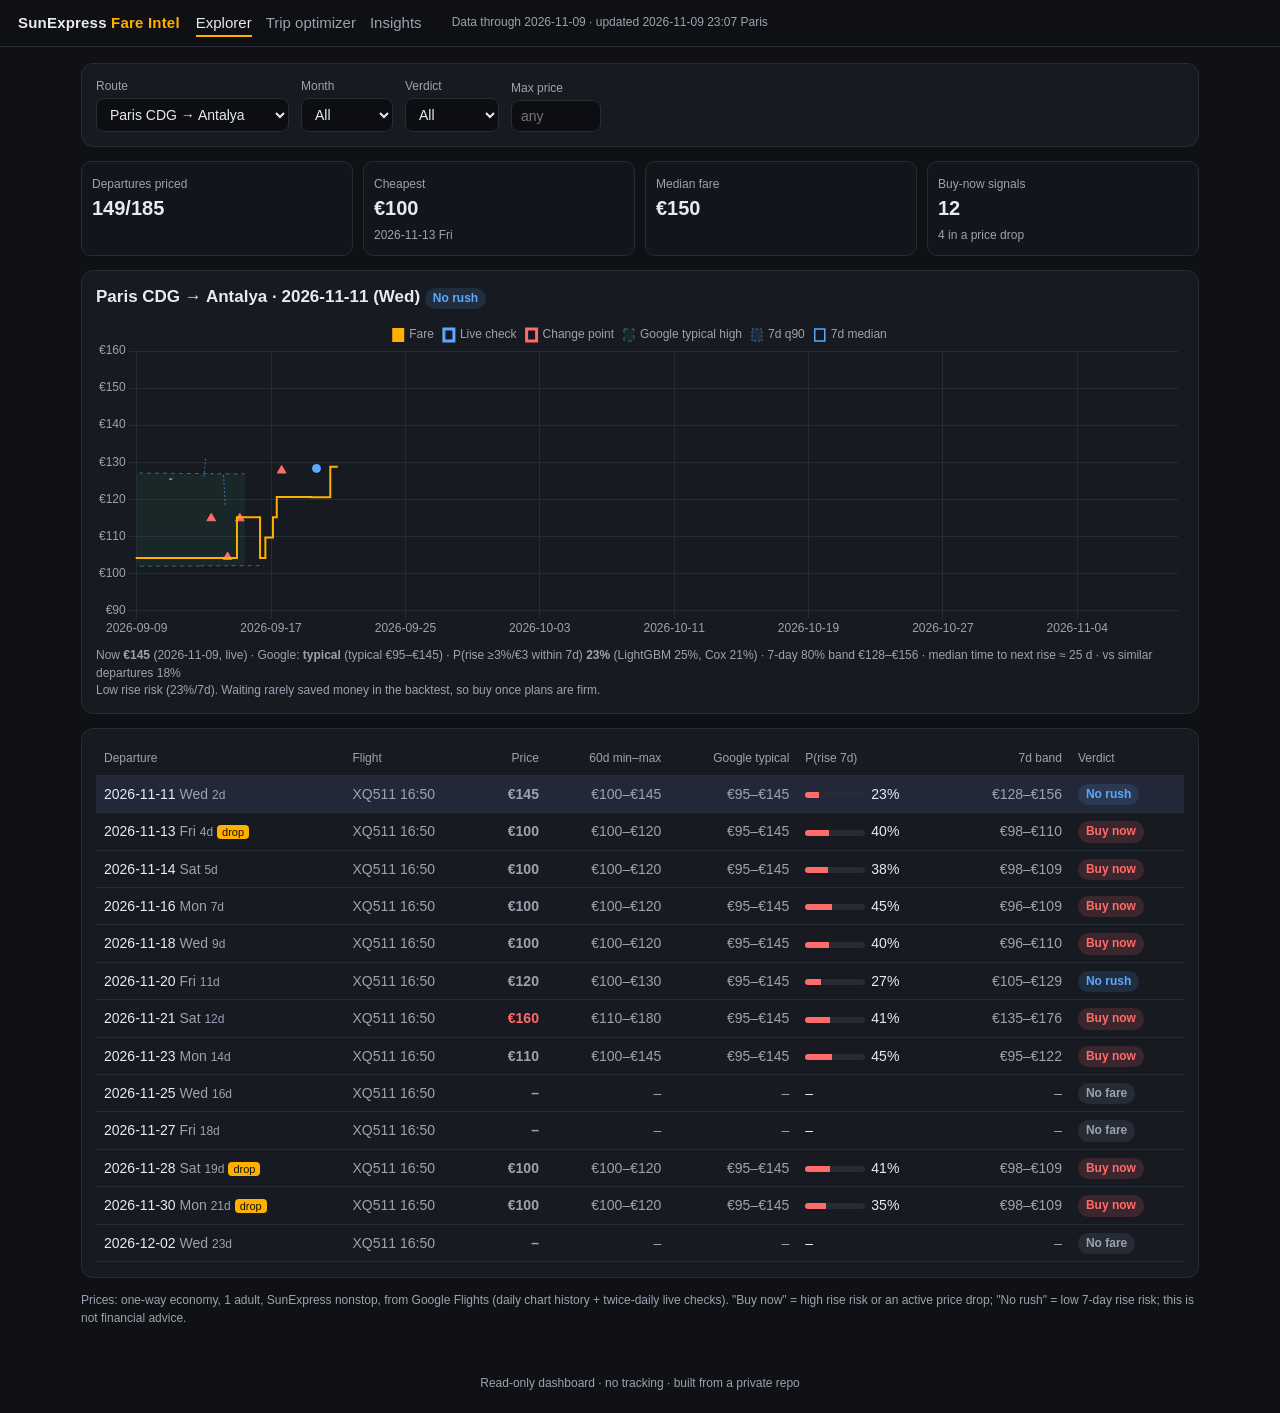
==== index.html @ db1399bc "data refresh 2026-11-09 23:07 CET" ====
<!doctype html><html lang="en"><head><meta charset="utf-8"><meta name="robots" content="noindex,nofollow"><link rel="icon" href="data:,"><meta name="viewport" content="width=device-width,initial-scale=1">
<title>Explorer · SunExpress Fare Intel</title><link rel="stylesheet" href="assets/style.css">
<script src="assets/chart.umd.min.js"></script><script src="assets/common.js"></script></head><body>
<script>FI.header('index.html')</script>
<main>
<div class="card"><div class="row">
 <div><label>Route</label><select id="route"></select></div>
 <div><label>Month</label><select id="month"><option value="">All</option></select></div>
 <div><label>Verdict</label><select id="verdict"><option value="">All</option><option>Buy now</option><option>Wait</option><option>No rush</option><option>No fare</option></select></div>
 <div><label>Max price</label><input id="maxp" type="number" placeholder="any" style="width:90px"></div>
</div></div>
<div class="kpis" id="kpis"></div>
<div class="card" style="margin-top:14px"><h2 id="ctitle">Select a departure</h2>
 <div class="chartbox"><canvas id="chart"></canvas></div>
 <div id="detail" class="small muted" style="margin-top:8px"></div></div>
<div class="card"><div class="scroll"><table><thead><tr>
 <th>Departure</th><th class="hide-m">Flight</th><th class="num">Price</th><th class="num hide-m">60d min–max</th><th class="num hide-m">Google typical</th>
 <th>P(rise 7d)</th><th class="num hide-m">7d band</th><th>Verdict</th></tr></thead><tbody id="tb"></tbody></table></div></div>
<p class="small muted">Prices: one-way economy, 1 adult, SunExpress nonstop, from Google Flights (daily chart history + twice-daily live checks). "Buy now" = high rise risk or an active price drop; "No rush" = low 7-day rise risk; this is not financial advice.</p>
</main><footer>Read-only dashboard · no tracking · built from a private repo</footer>
<script>
let DEP=[],META,HIST={},chart;
const $=id=>document.getElementById(id);
(async()=>{
 const d=await FI.json('data/departures.json');DEP=d.departures;META=d.meta;FI.footer(META);
 const qs=new URLSearchParams(location.search);
 META.routes.forEach(r=>$('route').insertAdjacentHTML('beforeend',`<option value="${r}">${FI.routeName(r,META.city)}</option>`));
 if(qs.get('route'))$('route').value=qs.get('route');
 ['route','month','verdict','maxp'].forEach(i=>$(i).addEventListener('input',render));
 await render(qs.get('dep'));
})();
async function loadHist(r){if(!HIST[r])HIST[r]=await FI.json(`data/history/${r}.json`);return HIST[r];}
async function render(selId){
 const r=$('route').value;const all=DEP.filter(x=>x.route===r);
 const months=[...new Set(all.map(x=>x.dep_date.slice(0,7)))];
 const mcur=$('month').value;$('month').innerHTML='<option value="">All</option>'+months.map(m=>`<option ${m===mcur?'selected':''}>${m}</option>`).join('');
 const mp=+$('maxp').value||Infinity;
 const rows=all.filter(x=>(!$('month').value||x.dep_date.startsWith($('month').value))&&(!$('verdict').value||x.verdict===$('verdict').value)&&((x.price??0)<=mp));
 const priced=all.filter(x=>x.price!=null);const cheapest=priced.slice().sort((a,b)=>a.price-b.price)[0];
 const buy=priced.filter(x=>x.verdict==='Buy now').length,sale=priced.filter(x=>x.sale).length;
 $('kpis').innerHTML=`<div class="kpi"><span class="muted small">Departures priced</span><b>${priced.length}/${all.length}</b></div>
 <div class="kpi"><span class="muted small">Cheapest</span><b>${cheapest?FI.eur(cheapest.price):'–'}</b><span class="small muted">${cheapest?cheapest.dep_date+' '+cheapest.dow:''}</span></div>
 <div class="kpi"><span class="muted small">Median fare</span><b>${FI.eur(priced.map(x=>x.price).sort((a,b)=>a-b)[Math.floor(priced.length/2)])}</b></div>
 <div class="kpi"><span class="muted small">Buy-now signals</span><b>${buy}</b><span class="small muted">${sale} in a price drop</span></div>`;
 $('tb').innerHTML=rows.map(x=>`<tr data-id="${x.id}"><td>${x.dep_date} <span class="muted">${x.dow}</span> <span class="muted small">${x.dbd}d</span>${x.sale?'<span class="tag">drop</span>':''}</td>
  <td class="hide-m muted">${x.flight} ${x.dep_time||''}</td><td class="num"><b class="f-${x.fair||'typical'}">${FI.eur(x.price)}</b></td>
  <td class="num hide-m muted">${x.min60!=null?FI.eur(x.min60)+'–'+FI.eur(x.max60):'–'}</td>
  <td class="num hide-m muted">${x.g_lo!=null?FI.eur(x.g_lo)+'–'+FI.eur(x.g_hi):'–'}</td>
  <td>${FI.bar(x.p_rise)}</td><td class="num hide-m muted">${x.q10!=null?FI.eur(x.q10)+'–'+FI.eur(x.q90):'–'}</td><td>${FI.pill(x.verdict)}</td></tr>`).join('')||'<tr><td colspan=8 class="muted">No departures match.</td></tr>';
 [...$('tb').querySelectorAll('tr[data-id]')].forEach(tr=>tr.onclick=()=>show(tr.dataset.id));
 const first=selId&&rows.find(x=>x.id===selId)?selId:(rows.find(x=>x.price!=null)||{}).id;
 if(first)show(first);
}
async function show(id){
 const x=DEP.find(d=>d.id===id);if(!x)return;
 document.querySelectorAll('#tb tr').forEach(tr=>tr.classList.toggle('sel',tr.dataset.id===id));
 const H=await loadHist(x.route);const h=(H.history[id]||[]);const cps=new Set((H.changepoints||{})[id]||[]);
 const labels=h.map(p=>p[0]);
 let fl=null;if(x.q50!=null){const d=new Date(x.price_date);d.setDate(d.getDate()+7);fl=d.toISOString().slice(0,10);labels.push(fl);}
 const line=h.map(p=>p[1]);const live=h.map(p=>p[2]==='L'?p[1]:null);const cp=h.map(p=>cps.has(p[0])?p[1]:null);
 const ds=[{label:'Fare',data:line,borderColor:'#ffb000',backgroundColor:'#ffb000',pointRadius:0,stepped:true,borderWidth:2},
  {label:'Live check',data:live,showLine:false,pointRadius:4,pointBackgroundColor:'#5aa9ff',borderColor:'#5aa9ff'},
  {label:'Change point',data:cp,showLine:false,pointRadius:5,pointStyle:'triangle',pointBackgroundColor:'#ff6b6b',borderColor:'#ff6b6b'}];
 if(x.g_lo!=null){ds.push({label:'Google typical low',data:labels.map(()=>x.g_lo),borderColor:'rgba(62,207,142,.5)',borderDash:[4,4],pointRadius:0,borderWidth:1,fill:false});
  ds.push({label:'Google typical high',data:labels.map(()=>x.g_hi),borderColor:'rgba(62,207,142,.5)',borderDash:[4,4],pointRadius:0,borderWidth:1,fill:'-1',backgroundColor:'rgba(62,207,142,.07)'});}
 if(fl){const n=labels.length;const band=(v)=>labels.map((l,i)=>i===n-2||i===n-1?(i===n-1?v:x.price):null);
  ds.push({label:'7d q10',data:band(x.q10),borderColor:'rgba(90,169,255,.6)',pointRadius:0,borderWidth:1,spanGaps:true,borderDash:[2,2]});
  ds.push({label:'7d q90',data:band(x.q90),borderColor:'rgba(90,169,255,.6)',pointRadius:0,borderWidth:1,spanGaps:true,borderDash:[2,2],fill:'-1',backgroundColor:'rgba(90,169,255,.12)'});
  ds.push({label:'7d median',data:band(x.q50),borderColor:'#5aa9ff',pointRadius:[0],borderWidth:1.5,spanGaps:true});}
 if(chart)chart.destroy();
 chart=new Chart($('chart'),{type:'line',data:{labels,datasets:ds},options:{responsive:true,maintainAspectRatio:false,interaction:{mode:'index',intersect:false},
  plugins:{legend:{labels:{boxWidth:10,filter:i=>!/q10|typical low/.test(i.text)}},tooltip:{filter:i=>i.raw!=null}},scales:{x:{ticks:{maxTicksLimit:8}},y:{ticks:{callback:v=>'€'+v}}}}});
 $('ctitle').innerHTML=`${FI.routeName(x.route,META.city)} · ${x.dep_date} (${x.dow}) ${FI.pill(x.verdict)}`;
 $('detail').innerHTML=x.price==null?x.reason:`Now <b>${FI.eur(x.price)}</b> (${x.price_date}${x.src==='L'?', live':''}) · Google: <b class="f-${x.fair}">${x.g_level||'n/a'}</b>${x.g_lo!=null?` (typical ${FI.eur(x.g_lo)}–${FI.eur(x.g_hi)})`:''}
  · P(rise ≥3%/€3 within 7d) <b>${FI.pct(x.p_rise)}</b> (LightGBM ${FI.pct(x.p_lgbm)}, Cox ${FI.pct(x.p_cox)}) · 7-day 80% band ${FI.eur(x.q10)}–${FI.eur(x.q90)}
  ${x.med_days_to_rise!=null?` · median time to next rise ≈ ${x.med_days_to_rise} d`:''} · vs similar departures ${x.rel_base?Math.round((x.rel_base-1)*100)+'%':'–'}<br>${x.reason}`;
}
</script></body></html>
---- assets/style.css ----
:root{--bg:#0f1115;--card:#171a21;--line:#262b36;--fg:#e8eaf0;--mut:#9aa3b2;--acc:#ffb000;--good:#3ecf8e;--bad:#ff6b6b;--warn:#f5a524;--blue:#5aa9ff}
*{box-sizing:border-box}body{margin:0;font:15px/1.45 -apple-system,BlinkMacSystemFont,"Segoe UI",Roboto,sans-serif;background:var(--bg);color:var(--fg)}
header{display:flex;align-items:center;gap:16px;flex-wrap:wrap;padding:12px 18px;border-bottom:1px solid var(--line);position:sticky;top:0;background:rgba(15,17,21,.95);z-index:5}
header .brand{font-weight:700;letter-spacing:.2px}header .brand span{color:var(--acc)}
nav a{color:var(--mut);text-decoration:none;margin-right:14px;padding:4px 0}nav a.on{color:var(--fg);border-bottom:2px solid var(--acc)}
main{max-width:1150px;margin:0 auto;padding:16px}
.card{background:var(--card);border:1px solid var(--line);border-radius:12px;padding:14px;margin-bottom:14px}
.row{display:flex;gap:12px;flex-wrap:wrap;align-items:flex-end}.row>*{flex:0 0 auto}
label{display:block;font-size:12px;color:var(--mut);margin-bottom:3px}
select,input{background:#0c0e12;color:var(--fg);border:1px solid var(--line);border-radius:8px;padding:7px 9px;font-size:14px}
button{background:var(--acc);color:#111;border:0;border-radius:8px;padding:8px 14px;font-weight:600;cursor:pointer}
table{width:100%;border-collapse:collapse;font-size:14px}th,td{padding:7px 8px;border-bottom:1px solid var(--line);text-align:left;white-space:nowrap}
th{color:var(--mut);font-weight:500;font-size:12px;position:sticky;top:0;background:var(--card)}
tbody tr{cursor:pointer}tbody tr:hover{background:#1d212a}tr.sel{background:#232838}
.num{text-align:right;font-variant-numeric:tabular-nums}
.pill{display:inline-block;padding:2px 8px;border-radius:999px;font-size:12px;font-weight:600}
.v-buy{background:rgba(255,107,107,.15);color:var(--bad)}.v-wait{background:rgba(62,207,142,.15);color:var(--good)}
.v-norush{background:rgba(90,169,255,.13);color:var(--blue)}.v-none,.v-check{background:#262b36;color:var(--mut)}
.f-low{color:var(--good)}.f-high{color:var(--bad)}.f-typical{color:var(--mut)}
.muted{color:var(--mut)}.small{font-size:12px}.tag{font-size:11px;color:#111;background:var(--acc);border-radius:4px;padding:1px 5px;margin-left:4px}
.kpis{display:grid;grid-template-columns:repeat(auto-fit,minmax(160px,1fr));gap:10px}
.kpi{background:#12151b;border:1px solid var(--line);border-radius:10px;padding:10px}.kpi b{font-size:20px;display:block}
.scroll{max-height:520px;overflow:auto}.chartbox{position:relative;height:320px}
h2{font-size:17px;margin:0 0 10px}h3{font-size:15px;margin:14px 0 6px}
.grid2{display:grid;grid-template-columns:1fr 1fr;gap:14px}@media(max-width:800px){.grid2{grid-template-columns:1fr}.hide-m{display:none}th,td{padding:6px 5px}}
footer{color:var(--mut);font-size:12px;text-align:center;padding:20px}
.bar{height:6px;background:#262b36;border-radius:3px;overflow:hidden;width:60px;display:inline-block;vertical-align:middle;margin-right:6px}.bar i{display:block;height:100%;background:var(--bad)}
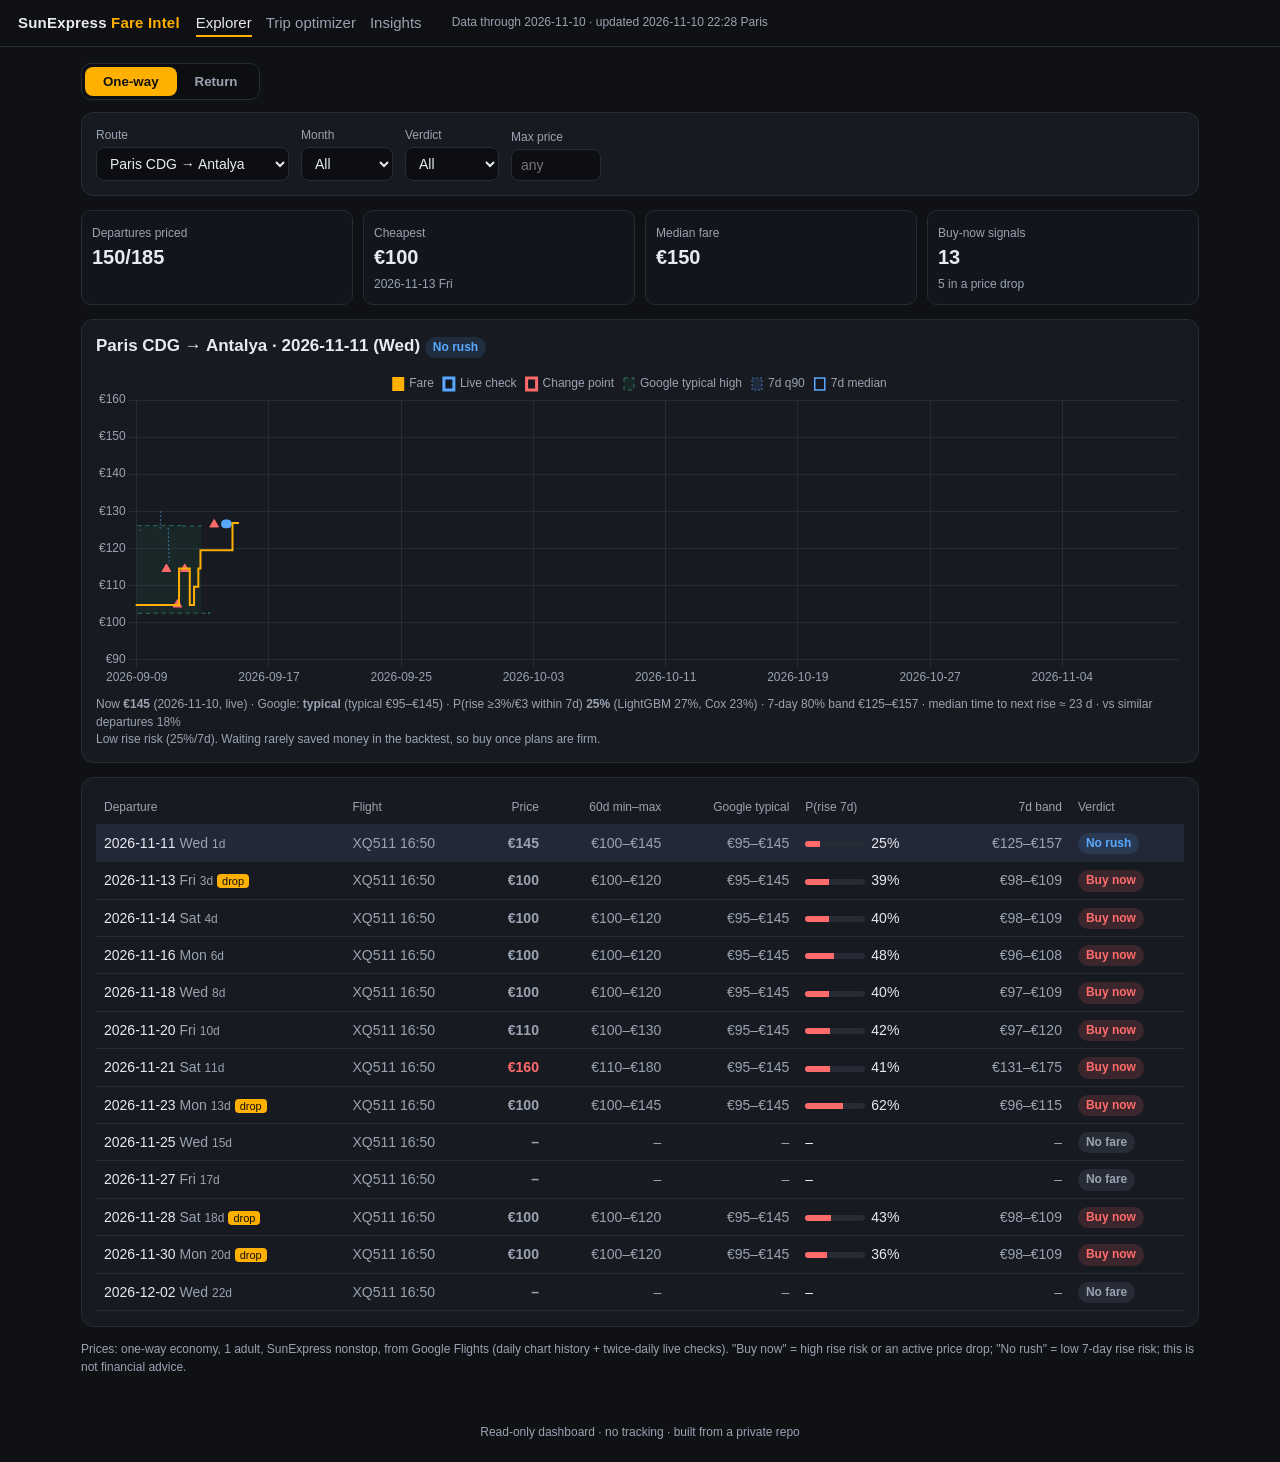
==== commit 5382de52: "data refresh 2026-11-10 22:28 CET" ====
--- a/index.html
+++ b/index.html
@@ -1,8 +1,10 @@
 <!doctype html><html lang="en"><head><meta charset="utf-8"><meta name="robots" content="noindex,nofollow"><link rel="icon" href="data:,"><meta name="viewport" content="width=device-width,initial-scale=1">
 <title>Explorer · SunExpress Fare Intel</title><link rel="stylesheet" href="assets/style.css">
-<script src="assets/chart.umd.min.js"></script><script src="assets/common.js"></script></head><body>
+<script src="assets/chart.umd.min.js"></script><script src="assets/common.js"></script><script src="assets/pair.js"></script><script src="assets/return.js"></script></head><body>
 <script>FI.header('index.html')</script>
 <main>
+<div class="seg" role="tablist" aria-label="Trip type"><button type="button" id="m-ow" role="tab" class="on" aria-selected="true">One-way</button><button type="button" id="m-rt" role="tab" aria-selected="false">Return</button></div>
+<div id="ow">
 <div class="card"><div class="row">
  <div><label>Route</label><select id="route"></select></div>
  <div><label>Month</label><select id="month"><option value="">All</option></select></div>
@@ -17,6 +19,29 @@
  <th>Departure</th><th class="hide-m">Flight</th><th class="num">Price</th><th class="num hide-m">60d min–max</th><th class="num hide-m">Google typical</th>
  <th>P(rise 7d)</th><th class="num hide-m">7d band</th><th>Verdict</th></tr></thead><tbody id="tb"></tbody></table></div></div>
 <p class="small muted">Prices: one-way economy, 1 adult, SunExpress nonstop, from Google Flights (daily chart history + twice-daily live checks). "Buy now" = high rise risk or an active price drop; "No rush" = low 7-day rise risk; this is not financial advice.</p>
+</div>
+<div id="rt" hidden>
+<div class="card"><div class="row rrow">
+ <div><label>Route</label><select id="rdest"></select></div>
+ <div class="grow"><label>Outbound (Paris → destination)</label><select id="rout"></select></div>
+ <div class="grow"><label>Return (destination → Paris)</label><select id="rback"></select></div>
+</div><p id="rnote" class="small" hidden></p></div>
+<div id="rbody">
+<div class="kpis" id="rkpis"></div>
+<div class="card" style="margin-top:14px"><h2 id="rctitle">Return price history</h2>
+ <div class="chartbox"><canvas id="rchart"></canvas></div>
+ <div id="rhnote" class="small muted" style="margin-top:8px"></div></div>
+<div class="grid2" id="rlegs"></div>
+<p class="small muted" id="rverdict"></p>
+<div class="card"><div class="row" style="justify-content:space-between"><h2 id="rttl" style="margin:0">Cheapest returns</h2>
+ <div class="row"><div><label>Nights min</label><input id="rmin" type="number" min="1" max="60" value="3" style="width:70px"></div>
+ <div><label>Nights max</label><input id="rmax" type="number" min="1" max="60" value="14" style="width:70px"></div>
+ <div><label>Outbound month</label><select id="rmonth"><option value="">Any</option></select></div></div></div>
+ <div class="scroll" style="margin-top:10px"><table><thead><tr><th class="hide-m">#</th><th>Out</th><th>Back</th><th class="num">Nights</th><th class="num">Total</th><th class="num hide-m">Out + back</th><th class="num hide-m">7d band</th><th class="hide-m">Risk</th><th>Verdict</th></tr></thead><tbody id="rtb"></tbody></table></div>
+ <p class="small muted" style="margin-bottom:0">Tap a row to load that pair above.</p></div>
+</div>
+<p class="small muted">Return = two one-way SunExpress fares added up (SunExpress prices each leg separately; 1 adult, economy). Risk = chance at least one leg rises ≥3%/€3 within 7 days, legs treated as independent. 7-day band = sum of the legs' 80% bands. Not financial advice.</p>
+</div>
 </main><footer>Read-only dashboard · no tracking · built from a private repo</footer>
 <script>
 let DEP=[],META,HIST={},chart;
@@ -27,8 +52,16 @@
  META.routes.forEach(r=>$('route').insertAdjacentHTML('beforeend',`<option value="${r}">${FI.routeName(r,META.city)}</option>`));
  if(qs.get('route'))$('route').value=qs.get('route');
  ['route','month','verdict','maxp'].forEach(i=>$(i).addEventListener('input',render));
+ RT.init(DEP,META,qs);
+ $('m-ow').onclick=()=>setMode('ow');$('m-rt').onclick=()=>setMode('rt');
+ if(qs.get('mode')==='return')setMode('rt');
  await render(qs.get('dep'));
 })();
+function setMode(m){
+ $('ow').hidden=m!=='ow';$('rt').hidden=m!=='rt';
+ ['ow','rt'].forEach(k=>{$('m-'+k).classList.toggle('on',k===m);$('m-'+k).setAttribute('aria-selected',k===m);});
+ if(m==='rt')RT.activate();else{const q=new URLSearchParams(location.search);if(q.get('mode')){history.replaceState(null,'',location.pathname);}if(chart)chart.resize();}
+}
 async function loadHist(r){if(!HIST[r])HIST[r]=await FI.json(`data/history/${r}.json`);return HIST[r];}
 async function render(selId){
  const r=$('route').value;const all=DEP.filter(x=>x.route===r);
--- a/assets/style.css
+++ b/assets/style.css
@@ -22,6 +22,15 @@
 .kpi{background:#12151b;border:1px solid var(--line);border-radius:10px;padding:10px}.kpi b{font-size:20px;display:block}
 .scroll{max-height:520px;overflow:auto}.chartbox{position:relative;height:320px}
 h2{font-size:17px;margin:0 0 10px}h3{font-size:15px;margin:14px 0 6px}
-.grid2{display:grid;grid-template-columns:1fr 1fr;gap:14px}@media(max-width:800px){.grid2{grid-template-columns:1fr}.hide-m{display:none}th,td{padding:6px 5px}}
+.grid2{display:grid;grid-template-columns:1fr 1fr;gap:14px}@media(max-width:800px){.bar{display:none}.grid2{grid-template-columns:1fr}.hide-m{display:none}th,td{padding:6px 5px}}
 footer{color:var(--mut);font-size:12px;text-align:center;padding:20px}
 .bar{height:6px;background:#262b36;border-radius:3px;overflow:hidden;width:60px;display:inline-block;vertical-align:middle;margin-right:6px}.bar i{display:block;height:100%;background:var(--bad)}
+.seg{display:inline-flex;background:#0c0e12;border:1px solid var(--line);border-radius:10px;padding:3px;margin-bottom:12px}
+.seg button{background:transparent;color:var(--mut);border-radius:8px;padding:7px 18px;font-weight:600}.seg button.on{background:var(--acc);color:#111}
+.rrow .grow{flex:1 1 240px}.rrow .grow select{width:100%}
+.leg{background:var(--card);border:1px solid var(--line);border-radius:12px;padding:14px;margin-bottom:14px}.leg h3{margin:0 0 8px}
+.legrow{display:flex;gap:10px;align-items:baseline;flex-wrap:wrap;margin-bottom:6px}.big{font-size:22px}
+table.kv td{border:0;padding:3px 8px 3px 0;white-space:normal}table.kv td:first-child{color:var(--mut);width:42%}
+[hidden]{display:none!important}
+@media(max-width:800px){.seg{display:flex}.seg button{flex:1}.rrow>div{flex:1 1 100%}.rrow select{width:100%}}
+a{color:var(--blue)}
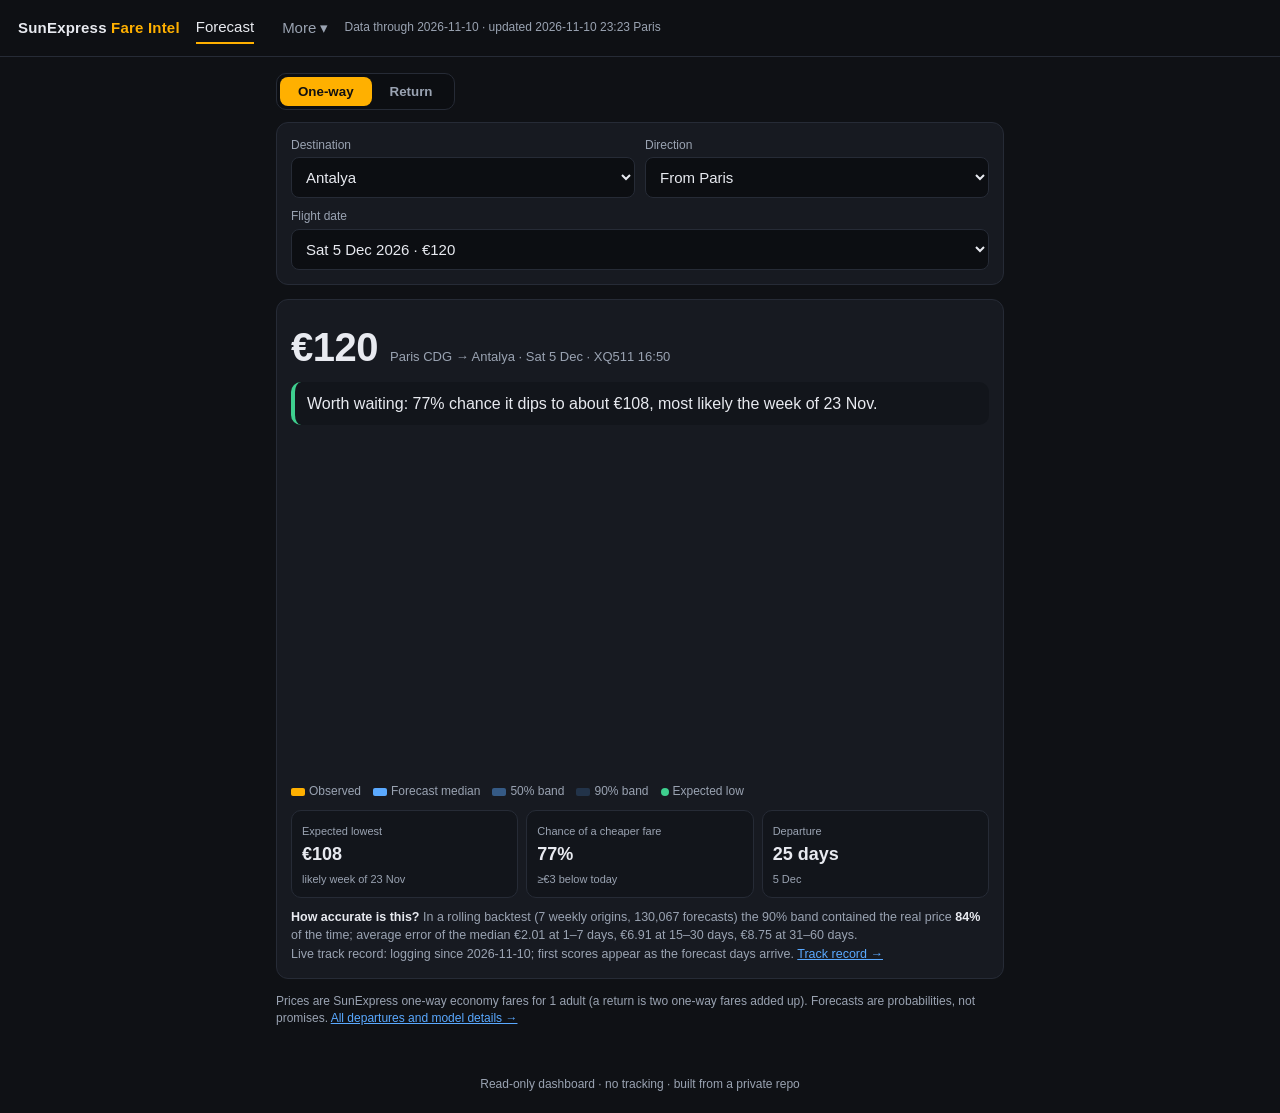
==== commit a066f23a: "data refresh 2026-11-10 23:24 CET" ====
--- a/index.html
+++ b/index.html
@@ -1,111 +1,127 @@
 <!doctype html><html lang="en"><head><meta charset="utf-8"><meta name="robots" content="noindex,nofollow"><link rel="icon" href="data:,"><meta name="viewport" content="width=device-width,initial-scale=1">
-<title>Explorer · SunExpress Fare Intel</title><link rel="stylesheet" href="assets/style.css">
-<script src="assets/chart.umd.min.js"></script><script src="assets/common.js"></script><script src="assets/pair.js"></script><script src="assets/return.js"></script></head><body>
+<title>Forecast · SunExpress Fare Intel</title><link rel="stylesheet" href="assets/style.css">
+<script src="assets/chart.umd.min.js"></script><script src="assets/common.js"></script><script src="assets/pair.js"></script><script src="assets/traj.js"></script></head><body>
 <script>FI.header('index.html')</script>
-<main>
-<div class="seg" role="tablist" aria-label="Trip type"><button type="button" id="m-ow" role="tab" class="on" aria-selected="true">One-way</button><button type="button" id="m-rt" role="tab" aria-selected="false">Return</button></div>
-<div id="ow">
-<div class="card"><div class="row">
- <div><label>Route</label><select id="route"></select></div>
- <div><label>Month</label><select id="month"><option value="">All</option></select></div>
- <div><label>Verdict</label><select id="verdict"><option value="">All</option><option>Buy now</option><option>Wait</option><option>No rush</option><option>No fare</option></select></div>
- <div><label>Max price</label><input id="maxp" type="number" placeholder="any" style="width:90px"></div>
+<main class="focus">
+<div class="seg" role="tablist" aria-label="Trip type"><button type="button" id="m-ow" class="on">One-way</button><button type="button" id="m-rt">Return</button></div>
+<div class="card"><div class="pick">
+ <div><label>Destination</label><select id="dest"></select></div>
+ <div id="dirbox"><label>Direction</label><select id="dir"><option value="out">From Paris</option><option value="back">To Paris</option></select></div>
+ <div class="full" id="owbox"><label>Flight date</label><select id="dep"></select></div>
+ <div id="rtbox1" hidden><label>Outbound (from Paris)</label><select id="out"></select></div>
+ <div id="rtbox2" hidden><label>Return (to Paris)</label><select id="back"></select></div>
 </div></div>
-<div class="kpis" id="kpis"></div>
-<div class="card" style="margin-top:14px"><h2 id="ctitle">Select a departure</h2>
- <div class="chartbox"><canvas id="chart"></canvas></div>
- <div id="detail" class="small muted" style="margin-top:8px"></div></div>
-<div class="card"><div class="scroll"><table><thead><tr>
- <th>Departure</th><th class="hide-m">Flight</th><th class="num">Price</th><th class="num hide-m">60d min–max</th><th class="num hide-m">Google typical</th>
- <th>P(rise 7d)</th><th class="num hide-m">7d band</th><th>Verdict</th></tr></thead><tbody id="tb"></tbody></table></div></div>
-<p class="small muted">Prices: one-way economy, 1 adult, SunExpress nonstop, from Google Flights (daily chart history + twice-daily live checks). "Buy now" = high rise risk or an active price drop; "No rush" = low 7-day rise risk; this is not financial advice.</p>
+<div class="card" id="heroCard">
+ <div class="hero"><span class="price" id="price">–</span><span class="sub" id="sub"></span></div>
+ <div class="vline" id="vline">Loading…</div>
+ <div class="chartbox hero-chart"><canvas id="chart"></canvas></div>
+ <div class="legend"><span><i style="background:#ffb000"></i>Observed</span><span><i style="background:#5aa9ff"></i>Forecast median</span><span><i style="background:rgba(90,169,255,.45)"></i>50% band</span><span><i style="background:rgba(90,169,255,.18)"></i>90% band</span><span><i style="background:#3ecf8e;border-radius:50%;width:8px"></i>Expected low</span></div>
+ <div class="stats" id="stats"></div>
+ <div class="acc" id="acc"></div>
 </div>
-<div id="rt" hidden>
-<div class="card"><div class="row rrow">
- <div><label>Route</label><select id="rdest"></select></div>
- <div class="grow"><label>Outbound (Paris → destination)</label><select id="rout"></select></div>
- <div class="grow"><label>Return (destination → Paris)</label><select id="rback"></select></div>
-</div><p id="rnote" class="small" hidden></p></div>
-<div id="rbody">
-<div class="kpis" id="rkpis"></div>
-<div class="card" style="margin-top:14px"><h2 id="rctitle">Return price history</h2>
- <div class="chartbox"><canvas id="rchart"></canvas></div>
- <div id="rhnote" class="small muted" style="margin-top:8px"></div></div>
-<div class="grid2" id="rlegs"></div>
-<p class="small muted" id="rverdict"></p>
-<div class="card"><div class="row" style="justify-content:space-between"><h2 id="rttl" style="margin:0">Cheapest returns</h2>
- <div class="row"><div><label>Nights min</label><input id="rmin" type="number" min="1" max="60" value="3" style="width:70px"></div>
- <div><label>Nights max</label><input id="rmax" type="number" min="1" max="60" value="14" style="width:70px"></div>
- <div><label>Outbound month</label><select id="rmonth"><option value="">Any</option></select></div></div></div>
- <div class="scroll" style="margin-top:10px"><table><thead><tr><th class="hide-m">#</th><th>Out</th><th>Back</th><th class="num">Nights</th><th class="num">Total</th><th class="num hide-m">Out + back</th><th class="num hide-m">7d band</th><th class="hide-m">Risk</th><th>Verdict</th></tr></thead><tbody id="rtb"></tbody></table></div>
- <p class="small muted" style="margin-bottom:0">Tap a row to load that pair above.</p></div>
-</div>
-<p class="small muted">Return = two one-way SunExpress fares added up (SunExpress prices each leg separately; 1 adult, economy). Risk = chance at least one leg rises ≥3%/€3 within 7 days, legs treated as independent. 7-day band = sum of the legs' 80% bands. Not financial advice.</p>
-</div>
+<p class="small muted">Prices are SunExpress one-way economy fares for 1 adult (a return is two one-way fares added up). Forecasts are probabilities, not promises. <a href="explorer.html" id="more">All departures and model details →</a></p>
 </main><footer>Read-only dashboard · no tracking · built from a private repo</footer>
 <script>
-let DEP=[],META,HIST={},chart;
-const $=id=>document.getElementById(id);
+let DEP,META,FM,chart,mode='ow';const FC={},HI={};const $=id=>document.getElementById(id);
+const DESTS=['AYT','ADB','GZT','ASR'];
+const fmtD=s=>{const d=new Date(s+'T00:00:00Z');return d.toLocaleDateString('en-GB',{day:'numeric',month:'short',timeZone:'UTC'});};
+const addDays=(s,n)=>{const d=new Date(s+'T00:00:00Z');d.setUTCDate(d.getUTCDate()+n);return d.toISOString().slice(0,10);};
+const dayDiff=(a,b)=>Math.round((Date.parse(b)-Date.parse(a))/864e5);
+async function fc(r){if(!FC[r])FC[r]=await FI.json(`data/forecast/${r}.json`);return FC[r];}
+async function hist(r){if(!HI[r])HI[r]=await FI.json(`data/history/${r}.json`);return HI[r];}
+const opt=d=>`${d.dow} ${fmtD(d.dep_date)} ${d.dep_date.slice(0,4)} · ${FI.eur(d.price)}`;
 (async()=>{
- const d=await FI.json('data/departures.json');DEP=d.departures;META=d.meta;FI.footer(META);
+ const [d,m]=await Promise.all([FI.json('data/departures.json'),FI.json('data/forecast/meta.json')]);DEP=d.departures;META=d.meta;FM=m;FI.footer(META);
+ $('dest').innerHTML=DESTS.map(x=>`<option value="${x}">${META.city[x]}</option>`).join('');
  const qs=new URLSearchParams(location.search);
- META.routes.forEach(r=>$('route').insertAdjacentHTML('beforeend',`<option value="${r}">${FI.routeName(r,META.city)}</option>`));
- if(qs.get('route'))$('route').value=qs.get('route');
- ['route','month','verdict','maxp'].forEach(i=>$(i).addEventListener('input',render));
- RT.init(DEP,META,qs);
+ if(qs.get('dest'))$('dest').value=qs.get('dest');if(qs.get('dir'))$('dir').value=qs.get('dir');
  $('m-ow').onclick=()=>setMode('ow');$('m-rt').onclick=()=>setMode('rt');
- if(qs.get('mode')==='return')setMode('rt');
- await render(qs.get('dep'));
+ $('dest').oninput=()=>fill();$('dir').oninput=()=>fill();$('dep').oninput=()=>draw();
+ $('out').oninput=()=>fill(true);$('back').oninput=()=>draw();
+ setMode(qs.get('mode')==='return'?'rt':'ow',qs);
 })();
-function setMode(m){
- $('ow').hidden=m!=='ow';$('rt').hidden=m!=='rt';
- ['ow','rt'].forEach(k=>{$('m-'+k).classList.toggle('on',k===m);$('m-'+k).setAttribute('aria-selected',k===m);});
- if(m==='rt')RT.activate();else{const q=new URLSearchParams(location.search);if(q.get('mode')){history.replaceState(null,'',location.pathname);}if(chart)chart.resize();}
+function setMode(m,qs){mode=m;['ow','rt'].forEach(k=>$('m-'+k).classList.toggle('on',k===m));
+ $('dirbox').hidden=m==='rt';$('owbox').hidden=m==='rt';$('rtbox1').hidden=m!=='rt';$('rtbox2').hidden=m!=='rt';fill(false,qs);}
+function legs(dest,dir){return DEP.filter(d=>d.price!=null&&d.dbd>=2&&(dir==='out'?d.dir==='out'&&d.dest===dest:d.dir==='back'&&d.origin===dest)).sort((a,b)=>a.dep_date<b.dep_date?-1:1);}
+function fill(keepOut,qs){
+ const dest=$('dest').value;
+ if(mode==='ow'){const L=legs(dest,$('dir').value);const want=qs&&qs.get('dep');const cur=$('dep').value;
+  $('dep').innerHTML=L.map(d=>`<option value="${d.id}">${opt(d)}</option>`).join('');
+  const pick=[want,cur].find(v=>v&&L.some(d=>d.id===v));
+  if(pick)$('dep').value=pick;else{const t=L.find(d=>d.dbd>=21)||L[0];if(t)$('dep').value=t.id;}
+ }else{const O=legs(dest,'out'),Bk=legs(dest,'back');
+  const prevO=keepOut?$('out').value:(qs&&qs.get('out'))||$('out').value;
+  const okO=O.filter(o=>Bk.some(b=>b.dep_date>o.dep_date));
+  $('out').innerHTML=okO.map(d=>`<option value="${d.id}">${opt(d)}</option>`).join('');
+  if(okO.some(d=>d.id===prevO))$('out').value=prevO;else{const t=okO.find(d=>d.dbd>=21)||okO[0];if(t)$('out').value=t.id;}
+  const o=DEP.find(d=>d.id===$('out').value);const B=o?Bk.filter(b=>b.dep_date>o.dep_date):[];
+  const prevB=(qs&&qs.get('back'))||$('back').value;
+  $('back').innerHTML=B.map(d=>`<option value="${d.id}">${opt(d)} · ${dayDiff(o.dep_date,d.dep_date)} nights</option>`).join('');
+  if(B.some(d=>d.id===prevB))$('back').value=prevB;else{const t=B.find(b=>dayDiff(o.dep_date,b.dep_date)>=7)||B[0];if(t)$('back').value=t.id;}
+  if(!Bk.length){$('vline').textContent=`The return leg (${META.city[dest]} → Paris) isn't collected for this route.`;return;}
+ }
+ draw();
 }
-async function loadHist(r){if(!HIST[r])HIST[r]=await FI.json(`data/history/${r}.json`);return HIST[r];}
-async function render(selId){
- const r=$('route').value;const all=DEP.filter(x=>x.route===r);
- const months=[...new Set(all.map(x=>x.dep_date.slice(0,7)))];
- const mcur=$('month').value;$('month').innerHTML='<option value="">All</option>'+months.map(m=>`<option ${m===mcur?'selected':''}>${m}</option>`).join('');
- const mp=+$('maxp').value||Infinity;
- const rows=all.filter(x=>(!$('month').value||x.dep_date.startsWith($('month').value))&&(!$('verdict').value||x.verdict===$('verdict').value)&&((x.price??0)<=mp));
- const priced=all.filter(x=>x.price!=null);const cheapest=priced.slice().sort((a,b)=>a.price-b.price)[0];
- const buy=priced.filter(x=>x.verdict==='Buy now').length,sale=priced.filter(x=>x.sale).length;
- $('kpis').innerHTML=`<div class="kpi"><span class="muted small">Departures priced</span><b>${priced.length}/${all.length}</b></div>
- <div class="kpi"><span class="muted small">Cheapest</span><b>${cheapest?FI.eur(cheapest.price):'–'}</b><span class="small muted">${cheapest?cheapest.dep_date+' '+cheapest.dow:''}</span></div>
- <div class="kpi"><span class="muted small">Median fare</span><b>${FI.eur(priced.map(x=>x.price).sort((a,b)=>a-b)[Math.floor(priced.length/2)])}</b></div>
- <div class="kpi"><span class="muted small">Buy-now signals</span><b>${buy}</b><span class="small muted">${sale} in a price drop</span></div>`;
- $('tb').innerHTML=rows.map(x=>`<tr data-id="${x.id}"><td>${x.dep_date} <span class="muted">${x.dow}</span> <span class="muted small">${x.dbd}d</span>${x.sale?'<span class="tag">drop</span>':''}</td>
-  <td class="hide-m muted">${x.flight} ${x.dep_time||''}</td><td class="num"><b class="f-${x.fair||'typical'}">${FI.eur(x.price)}</b></td>
-  <td class="num hide-m muted">${x.min60!=null?FI.eur(x.min60)+'–'+FI.eur(x.max60):'–'}</td>
-  <td class="num hide-m muted">${x.g_lo!=null?FI.eur(x.g_lo)+'–'+FI.eur(x.g_hi):'–'}</td>
-  <td>${FI.bar(x.p_rise)}</td><td class="num hide-m muted">${x.q10!=null?FI.eur(x.q10)+'–'+FI.eur(x.q90):'–'}</td><td>${FI.pill(x.verdict)}</td></tr>`).join('')||'<tr><td colspan=8 class="muted">No departures match.</td></tr>';
- [...$('tb').querySelectorAll('tr[data-id]')].forEach(tr=>tr.onclick=()=>show(tr.dataset.id));
- const first=selId&&rows.find(x=>x.id===selId)?selId:(rows.find(x=>x.price!=null)||{}).id;
- if(first)show(first);
+async function draw(){
+ let x,series,title,p0,fcRows,st,line,code,obs,dep_date;
+ const today=FM.origin;
+ if(mode==='ow'){
+  x=DEP.find(d=>d.id===$('dep').value);if(!x)return;
+  const [F,H]=await Promise.all([fc(x.route),hist(x.route)]);const f=F[x.id];
+  obs=(H.history[x.id]||[]).map(p=>[p[0],p[1]]);dep_date=x.dep_date;
+  if(!f){$('vline').textContent='No forecast for this flight yet.';return;}
+  p0=f.p0;fcRows=f.h.map((h,i)=>({d:addDays(today,h),q:f.q[i]}));st=f.low;code=f.v;line=f.line;
+  $('price').textContent=FI.eur(p0);$('sub').innerHTML=`${FI.routeName(x.route,META.city)} · ${x.dow} ${fmtD(x.dep_date)} · ${x.flight} ${x.dep_time||''}`;
+  history.replaceState(null,'','?'+new URLSearchParams({dest:$('dest').value,dir:$('dir').value,dep:x.id}));
+ }else{
+  const a=DEP.find(d=>d.id===$('out').value),b=DEP.find(d=>d.id===$('back').value);if(!a||!b)return;
+  const [Fa,Fb,Ha,Hb]=await Promise.all([fc(a.route),fc(b.route),hist(a.route),hist(b.route)]);const fa=Fa[a.id],fb=Fb[b.id];
+  obs=PAIR.history(Ha.history[a.id],Hb.history[b.id]).map(p=>[p[0],p[1]]);dep_date=a.dep_date;
+  if(!fa||!fb){$('vline').textContent='No forecast for one of the legs yet.';return;}
+  // common horizons up to the outbound departure (you would book both legs before flying out)
+  const hb=new Map(fb.h.map((h,i)=>[h,i]));const idx=fa.h.map((h,i)=>[h,i,hb.get(h)]).filter(t=>t[2]!=null);
+  const hs=idx.map(t=>t[0]);
+  const legsQ=[{p0:fa.p0,q:idx.map(t=>fa.q[t[1]])},{p0:fb.p0,q:idx.map(t=>fb.q[t[2]])}];
+  const paths=TRAJ.sample(legsQ,hs,FM.ZL,FM.beta,FM.rho_x,1500,7);
+  const Q=TRAJ.quantiles(paths,FM.QL);p0=fa.p0+fb.p0;const dates=hs.map(h=>addDays(today,h));
+  fcRows=hs.map((h,i)=>({d:dates[i],q:Q[i]}));st=TRAJ.lowest(p0,paths,dates);[code,line]=TRAJ.verdict(p0,st,Q.map(q=>q[3]));
+  $('price').textContent=FI.eur(p0);$('sub').innerHTML=`${META.city.CDG} ⇄ ${META.city[$('dest').value]} · ${fmtD(a.dep_date)} → ${fmtD(b.dep_date)} · ${dayDiff(a.dep_date,b.dep_date)} nights · ${FI.eur(fa.p0)} + ${FI.eur(fb.p0)}`;
+  history.replaceState(null,'','?'+new URLSearchParams({mode:'return',dest:$('dest').value,out:a.id,back:b.id}));
+ }
+ $('vline').className='vline '+code;$('vline').textContent=line;
+ // chart on a numeric day axis (0 = today)
+ const X=d=>dayDiff(today,d);
+ const hist_=obs.map(([d,p])=>({x:X(d),y:p}));
+ const f0={x:0,y:p0};const q=i=>[{x:0,y:p0},...fcRows.map(r=>({x:X(r.d),y:r.q[i]}))];
+ const low=st&&st.p_cheaper>=0.25&&st.dip_week?[{x:Math.max(1,X(st.dip_week)+3),y:st.low_med}]:[];
+ const ds=[
+  {label:'q05',data:q(0),borderWidth:0,pointRadius:0,fill:false},
+  {label:'90% band',data:q(6),borderWidth:0,pointRadius:0,fill:'-1',backgroundColor:'rgba(90,169,255,.16)'},
+  {label:'q25',data:q(2),borderWidth:0,pointRadius:0,fill:false},
+  {label:'50% band',data:q(4),borderWidth:0,pointRadius:0,fill:'-1',backgroundColor:'rgba(90,169,255,.38)'},
+  {label:'Forecast median',data:q(3),borderColor:'#5aa9ff',borderWidth:2,borderDash:[5,4],pointRadius:0,fill:false},
+  {label:'Observed',data:hist_,borderColor:'#ffb000',borderWidth:2.2,pointRadius:0,stepped:true,fill:false},
+  {label:'Expected low',data:low,showLine:false,pointRadius:6,pointBackgroundColor:'#3ecf8e',borderColor:'#0f1115',borderWidth:2}];
+ if(chart)chart.destroy();
+ const xmin=hist_.length?hist_[0].x:-1,xmax=X(dep_date);
+ chart=new Chart($('chart'),{type:'line',data:{datasets:ds},options:{responsive:true,maintainAspectRatio:false,parsing:false,animation:false,
+  interaction:{mode:'nearest',axis:'x',intersect:false},
+  plugins:{legend:{display:false},tooltip:{filter:i=>['Observed','Forecast median','Expected low','90% band','50% band'].includes(i.dataset.label),
+   callbacks:{title:i=>fmtD(addDays(today,i[0].parsed.x)),label:i=>`${i.dataset.label}: €${Math.round(i.parsed.y)}`}}},
+  scales:{x:{type:'linear',min:xmin,max:xmax,ticks:{maxTicksLimit:innerWidth<600?4:7,maxRotation:0,callback:v=>fmtD(addDays(today,v))},grid:{color:c=>c.tick&&c.tick.value===0?'#9aa3b2':'#262b36'}},
+   y:{ticks:{callback:v=>'€'+v}}}}});
+ const dd=X(dep_date);
+ $('stats').innerHTML=`<div class="stat"><span>Expected lowest</span><b>${FI.eur(st.low_med)}</b><span>${st.dip_week&&st.p_cheaper>=0.25?'likely week of '+fmtD(st.dip_week):'likely today’s price'}</span></div>
+ <div class="stat"><span>Chance of a cheaper fare</span><b>${Math.round(st.p_cheaper*100)}%</b><span>≥€3 below today</span></div>
+ <div class="stat"><span>Departure</span><b>${dd} days</b><span>${fmtD(dep_date)}</span></div>`;
+ accNote(dd);
 }
-async function show(id){
- const x=DEP.find(d=>d.id===id);if(!x)return;
- document.querySelectorAll('#tb tr').forEach(tr=>tr.classList.toggle('sel',tr.dataset.id===id));
- const H=await loadHist(x.route);const h=(H.history[id]||[]);const cps=new Set((H.changepoints||{})[id]||[]);
- const labels=h.map(p=>p[0]);
- let fl=null;if(x.q50!=null){const d=new Date(x.price_date);d.setDate(d.getDate()+7);fl=d.toISOString().slice(0,10);labels.push(fl);}
- const line=h.map(p=>p[1]);const live=h.map(p=>p[2]==='L'?p[1]:null);const cp=h.map(p=>cps.has(p[0])?p[1]:null);
- const ds=[{label:'Fare',data:line,borderColor:'#ffb000',backgroundColor:'#ffb000',pointRadius:0,stepped:true,borderWidth:2},
-  {label:'Live check',data:live,showLine:false,pointRadius:4,pointBackgroundColor:'#5aa9ff',borderColor:'#5aa9ff'},
-  {label:'Change point',data:cp,showLine:false,pointRadius:5,pointStyle:'triangle',pointBackgroundColor:'#ff6b6b',borderColor:'#ff6b6b'}];
- if(x.g_lo!=null){ds.push({label:'Google typical low',data:labels.map(()=>x.g_lo),borderColor:'rgba(62,207,142,.5)',borderDash:[4,4],pointRadius:0,borderWidth:1,fill:false});
-  ds.push({label:'Google typical high',data:labels.map(()=>x.g_hi),borderColor:'rgba(62,207,142,.5)',borderDash:[4,4],pointRadius:0,borderWidth:1,fill:'-1',backgroundColor:'rgba(62,207,142,.07)'});}
- if(fl){const n=labels.length;const band=(v)=>labels.map((l,i)=>i===n-2||i===n-1?(i===n-1?v:x.price):null);
-  ds.push({label:'7d q10',data:band(x.q10),borderColor:'rgba(90,169,255,.6)',pointRadius:0,borderWidth:1,spanGaps:true,borderDash:[2,2]});
-  ds.push({label:'7d q90',data:band(x.q90),borderColor:'rgba(90,169,255,.6)',pointRadius:0,borderWidth:1,spanGaps:true,borderDash:[2,2],fill:'-1',backgroundColor:'rgba(90,169,255,.12)'});
-  ds.push({label:'7d median',data:band(x.q50),borderColor:'#5aa9ff',pointRadius:[0],borderWidth:1.5,spanGaps:true});}
- if(chart)chart.destroy();
- chart=new Chart($('chart'),{type:'line',data:{labels,datasets:ds},options:{responsive:true,maintainAspectRatio:false,interaction:{mode:'index',intersect:false},
-  plugins:{legend:{labels:{boxWidth:10,filter:i=>!/q10|typical low/.test(i.text)}},tooltip:{filter:i=>i.raw!=null}},scales:{x:{ticks:{maxTicksLimit:8}},y:{ticks:{callback:v=>'€'+v}}}}});
- $('ctitle').innerHTML=`${FI.routeName(x.route,META.city)} · ${x.dep_date} (${x.dow}) ${FI.pill(x.verdict)}`;
- $('detail').innerHTML=x.price==null?x.reason:`Now <b>${FI.eur(x.price)}</b> (${x.price_date}${x.src==='L'?', live':''}) · Google: <b class="f-${x.fair}">${x.g_level||'n/a'}</b>${x.g_lo!=null?` (typical ${FI.eur(x.g_lo)}–${FI.eur(x.g_hi)})`:''}
-  · P(rise ≥3%/€3 within 7d) <b>${FI.pct(x.p_rise)}</b> (LightGBM ${FI.pct(x.p_lgbm)}, Cox ${FI.pct(x.p_cox)}) · 7-day 80% band ${FI.eur(x.q10)}–${FI.eur(x.q90)}
-  ${x.med_days_to_rise!=null?` · median time to next rise ≈ ${x.med_days_to_rise} d`:''} · vs similar departures ${x.rel_base?Math.round((x.rel_base-1)*100)+'%':'–'}<br>${x.reason}`;
+function accNote(dd){
+ const a=FM.accuracy,lv=FM.live||{};const b=dd<=7?'1-7':dd<=14?'8-14':dd<=30?'15-30':'31-60';
+ const w=(lv.windows||{})['30d']||(lv.windows||{}).all;const mine=w?w.overall.find(r=>r.model_version===FM.version):null;
+ const liveTxt=mine?`Live (${lv.live_days} day${lv.live_days>1?'s':''} scored): 90% band hit <b>${Math.round(mine.cov90*100)}%</b>, typical error <b>€${mine.med_ae.toFixed(0)}</b>.`
+  :`Live track record: logging since ${(FM.live.snapshots[FM.version]||{}).first_origin||FM.origin}; first scores appear as the forecast days arrive.`;
+ $('acc').innerHTML=`<b>How accurate is this?</b> In a rolling backtest (${a.origins.length} weekly origins, ${a.n_test.toLocaleString('en')} forecasts) the 90% band contained the real price <b>${Math.round(a.cov90*100)}%</b> of the time; average error of the median €${a.mae_by_bucket['1-7']} at 1–7 days, €${a.mae_by_bucket['15-30']} at 15–30 days, €${a.mae_by_bucket['31-60']} at 31–60 days.
+ ${dd>60?'<b>Beyond 60 days the bands are extrapolated</b> (only ~9 weeks of history), so treat them as rough. ':''}${/GZT|ASR/.test($('dest').value)?'Gaziantep and Kayseri have only a handful of seasonal flights, so this route borrows patterns from the others. ':''}<br>${liveTxt} <a href="track.html">Track record →</a>`;
 }
 </script></body></html>
--- a/assets/style.css
+++ b/assets/style.css
@@ -34,3 +34,23 @@
 [hidden]{display:none!important}
 @media(max-width:800px){.seg{display:flex}.seg button{flex:1}.rrow>div{flex:1 1 100%}.rrow select{width:100%}}
 a{color:var(--blue)}
+header a.brand{color:var(--fg);text-decoration:none}nav{display:flex;align-items:center;gap:14px}
+details.more{position:relative}details.more summary{list-style:none;cursor:pointer;color:var(--mut);padding:4px 0}details.more summary::-webkit-details-marker{display:none}
+details.more summary.on{color:var(--fg);border-bottom:2px solid var(--acc)}
+details.more .menu{position:absolute;right:0;top:30px;background:var(--card);border:1px solid var(--line);border-radius:10px;padding:6px;min-width:210px;z-index:20;box-shadow:0 8px 30px rgba(0,0,0,.5)}
+details.more .menu a{display:block;margin:0;padding:9px 10px;border-radius:6px;color:var(--fg)}details.more .menu a:hover,details.more .menu a.on{background:#232838}
+/* focus view */
+.focus{max-width:760px}
+.pick{display:grid;grid-template-columns:1fr 1fr;gap:10px}.pick .full{grid-column:1/-1}.pick select{width:100%;padding:10px;font-size:15px}
+.seg.sm button{padding:6px 12px;font-size:13px}
+.hero{display:flex;align-items:baseline;gap:12px;flex-wrap:wrap;margin:4px 0 2px}.hero .price{font-size:40px;font-weight:700;letter-spacing:-.5px}
+.hero .sub{color:var(--mut);font-size:13px}
+.vline{font-size:16px;margin:6px 0 12px;padding:10px 12px;border-radius:10px;background:#12151b;border-left:4px solid var(--mut)}
+.vline.buy{border-color:var(--bad)}.vline.wait{border-color:var(--good)}.vline.hold{border-color:var(--blue)}
+.chartbox.hero-chart{height:340px}
+.stats{display:grid;grid-template-columns:repeat(3,1fr);gap:8px;margin-top:10px}.stat{background:#12151b;border:1px solid var(--line);border-radius:10px;padding:8px 10px}
+.stat b{display:block;font-size:18px}.stat span{font-size:11px;color:var(--mut)}
+.legend{display:flex;gap:12px;flex-wrap:wrap;font-size:12px;color:var(--mut);margin-top:6px}.legend i{display:inline-block;width:14px;height:8px;border-radius:2px;margin-right:4px;vertical-align:middle}
+.acc{font-size:12.5px;color:var(--mut);line-height:1.5;margin-top:10px}.acc b{color:var(--fg);font-weight:600}
+@media(max-width:800px){.hero .price{font-size:34px}.chartbox.hero-chart{height:280px}.stats{grid-template-columns:repeat(3,1fr)}.stat b{font-size:16px}
+ header{gap:10px;padding:10px 12px}header #asof{width:100%;order:3;font-size:11px}main{padding:10px}}
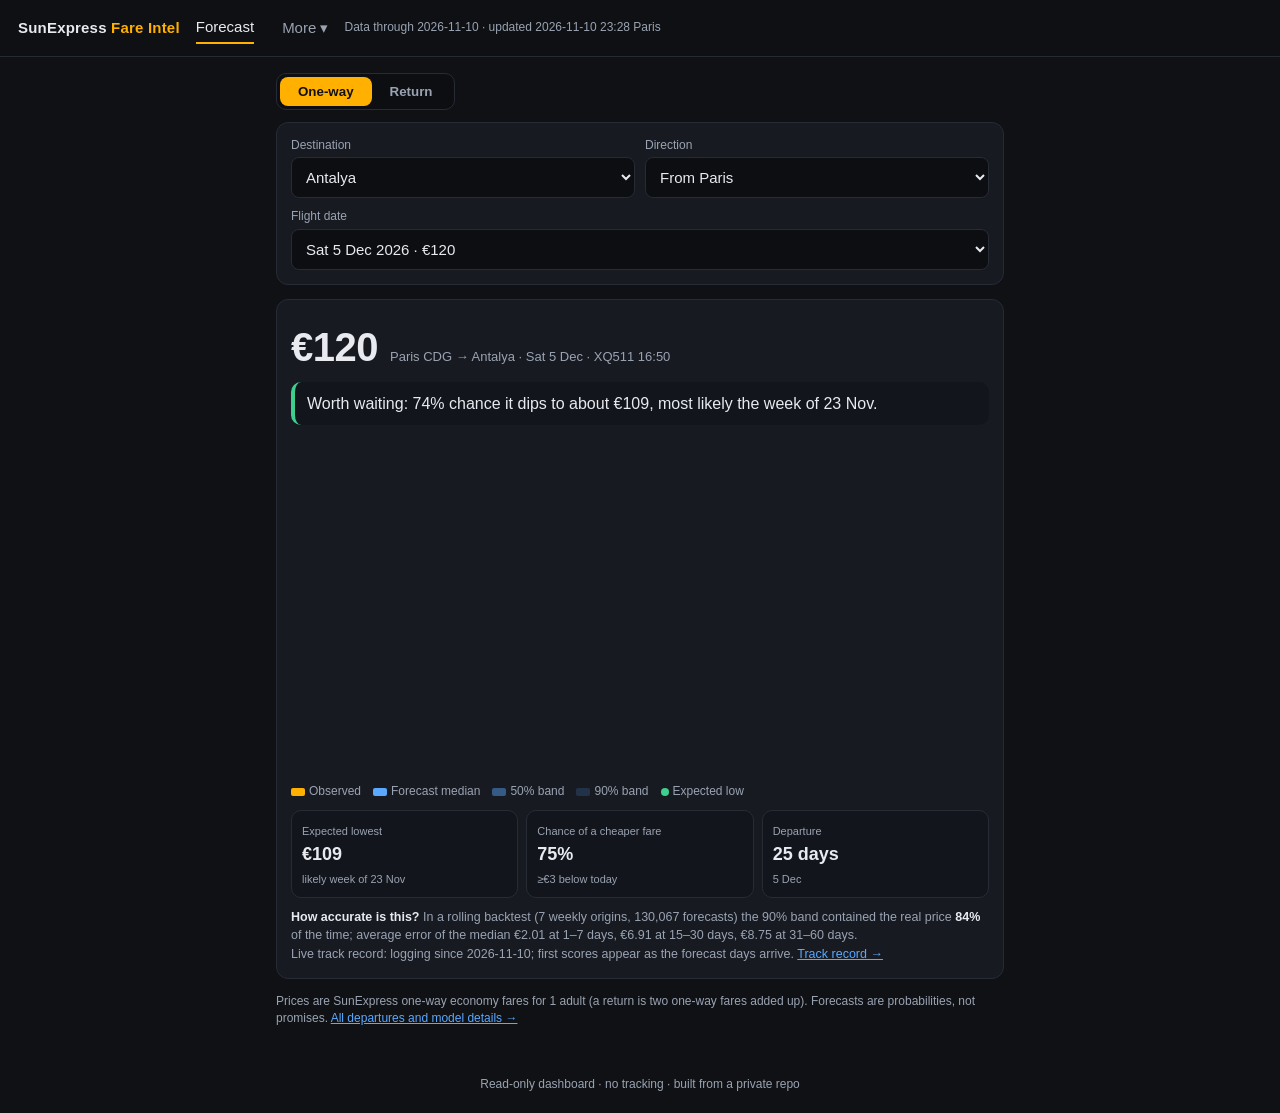
==== commit bbc3bbfa: "data refresh 2026-11-10 23:30 CET" ====
--- a/index.html
+++ b/index.html
@@ -8,8 +8,8 @@
  <div><label>Destination</label><select id="dest"></select></div>
  <div id="dirbox"><label>Direction</label><select id="dir"><option value="out">From Paris</option><option value="back">To Paris</option></select></div>
  <div class="full" id="owbox"><label>Flight date</label><select id="dep"></select></div>
- <div id="rtbox1" hidden><label>Outbound (from Paris)</label><select id="out"></select></div>
- <div id="rtbox2" hidden><label>Return (to Paris)</label><select id="back"></select></div>
+ <div id="rtbox1" class="full" hidden><label>Outbound (from Paris)</label><select id="out"></select></div>
+ <div id="rtbox2" class="full" hidden><label>Return (to Paris)</label><select id="back"></select></div>
 </div></div>
 <div class="card" id="heroCard">
  <div class="hero"><span class="price" id="price">–</span><span class="sub" id="sub"></span></div>
@@ -24,7 +24,7 @@
 <script>
 let DEP,META,FM,chart,mode='ow';const FC={},HI={};const $=id=>document.getElementById(id);
 const DESTS=['AYT','ADB','GZT','ASR'];
-const fmtD=s=>{const d=new Date(s+'T00:00:00Z');return d.toLocaleDateString('en-GB',{day:'numeric',month:'short',timeZone:'UTC'});};
+const MON=['Jan','Feb','Mar','Apr','May','Jun','Jul','Aug','Sep','Oct','Nov','Dec'];const fmtD=s=>{const d=new Date(s+'T00:00:00Z');return d.getUTCDate()+' '+MON[d.getUTCMonth()];};
 const addDays=(s,n)=>{const d=new Date(s+'T00:00:00Z');d.setUTCDate(d.getUTCDate()+n);return d.toISOString().slice(0,10);};
 const dayDiff=(a,b)=>Math.round((Date.parse(b)-Date.parse(a))/864e5);
 async function fc(r){if(!FC[r])FC[r]=await FI.json(`data/forecast/${r}.json`);return FC[r];}
@@ -108,7 +108,7 @@
   interaction:{mode:'nearest',axis:'x',intersect:false},
   plugins:{legend:{display:false},tooltip:{filter:i=>['Observed','Forecast median','Expected low','90% band','50% band'].includes(i.dataset.label),
    callbacks:{title:i=>fmtD(addDays(today,i[0].parsed.x)),label:i=>`${i.dataset.label}: €${Math.round(i.parsed.y)}`}}},
-  scales:{x:{type:'linear',min:xmin,max:xmax,ticks:{maxTicksLimit:innerWidth<600?4:7,maxRotation:0,callback:v=>fmtD(addDays(today,v))},grid:{color:c=>c.tick&&c.tick.value===0?'#9aa3b2':'#262b36'}},
+  scales:{x:{type:'linear',min:xmin,max:xmax,afterBuildTicks:ax=>{const t=[xmin,Math.round(xmin/2),0,Math.round(xmax/2),xmax].filter((v,i,a)=>a.indexOf(v)===i&&(v===0||Math.abs(v)>=Math.max(3,(xmax-xmin)/12)||v===xmin||v===xmax));ax.ticks=t.map(v=>({value:v}));},ticks:{autoSkip:false,maxRotation:0,callback:v=>fmtD(addDays(today,v))},grid:{color:c=>c.tick&&c.tick.value===0?'#9aa3b2':'#262b36'}},
    y:{ticks:{callback:v=>'€'+v}}}}});
  const dd=X(dep_date);
  $('stats').innerHTML=`<div class="stat"><span>Expected lowest</span><b>${FI.eur(st.low_med)}</b><span>${st.dip_week&&st.p_cheaper>=0.25?'likely week of '+fmtD(st.dip_week):'likely today’s price'}</span></div>
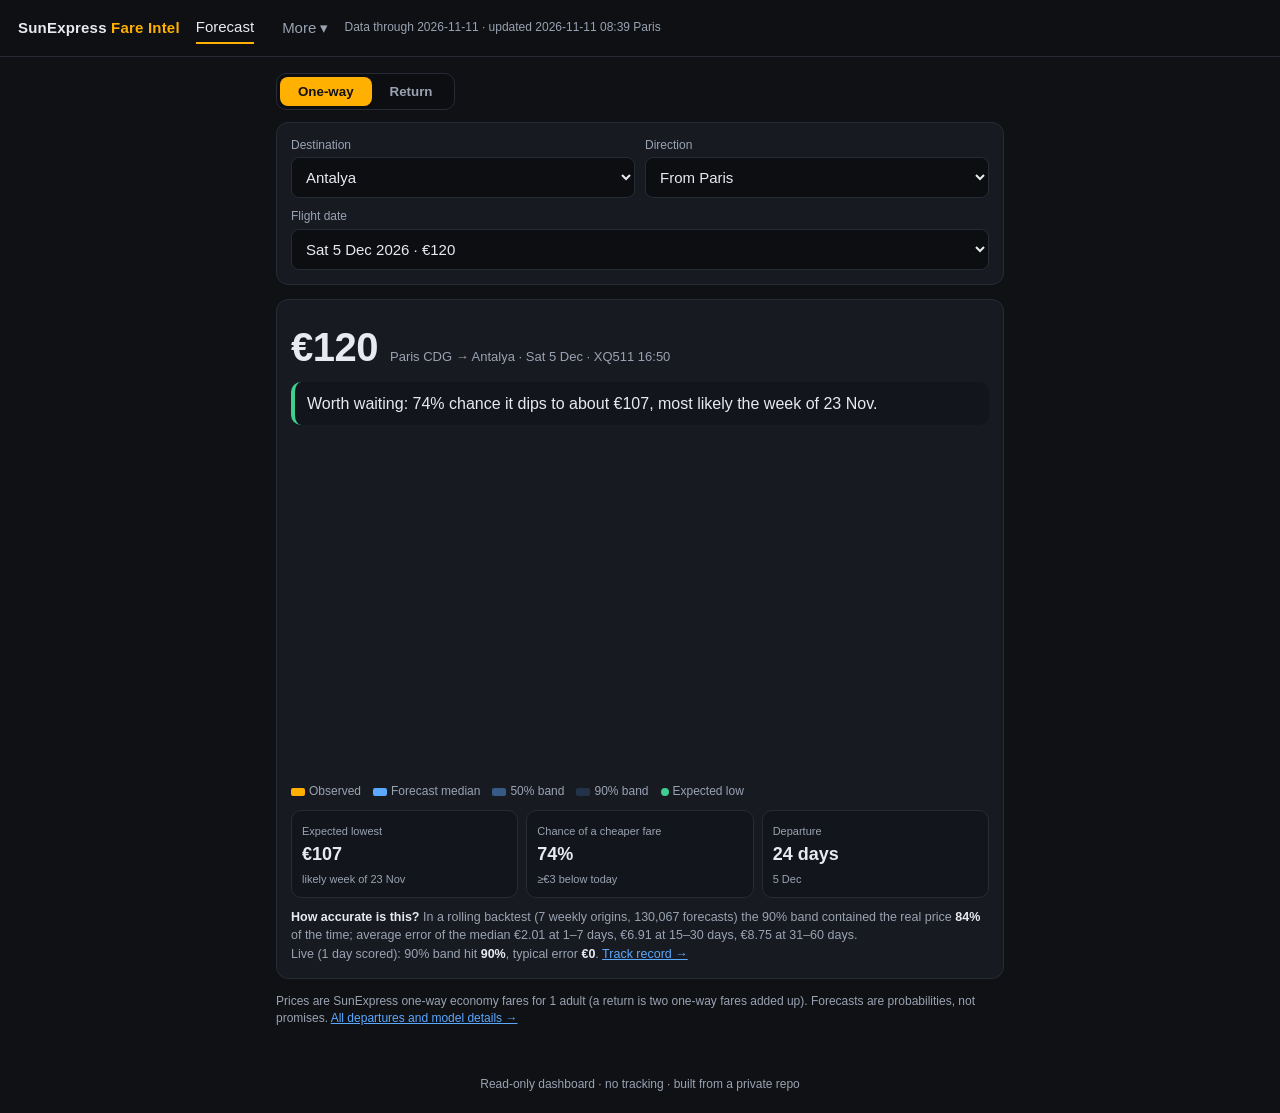
==== commit b7997967: "data refresh 2026-11-11 08:41 CET" ====
--- a/index.html
+++ b/index.html
@@ -112,7 +112,7 @@
    y:{ticks:{callback:v=>'€'+v}}}}});
  const dd=X(dep_date);
  $('stats').innerHTML=`<div class="stat"><span>Expected lowest</span><b>${FI.eur(st.low_med)}</b><span>${st.dip_week&&st.p_cheaper>=0.25?'likely week of '+fmtD(st.dip_week):'likely today’s price'}</span></div>
- <div class="stat"><span>Chance of a cheaper fare</span><b>${Math.round(st.p_cheaper*100)}%</b><span>≥€3 below today</span></div>
+ <div class="stat"><span>Chance of a cheaper fare</span><b>${Math.round(+st.p_cheaper.toFixed(2)*100)}%</b><span>≥€3 below today</span></div>
  <div class="stat"><span>Departure</span><b>${dd} days</b><span>${fmtD(dep_date)}</span></div>`;
  accNote(dd);
 }
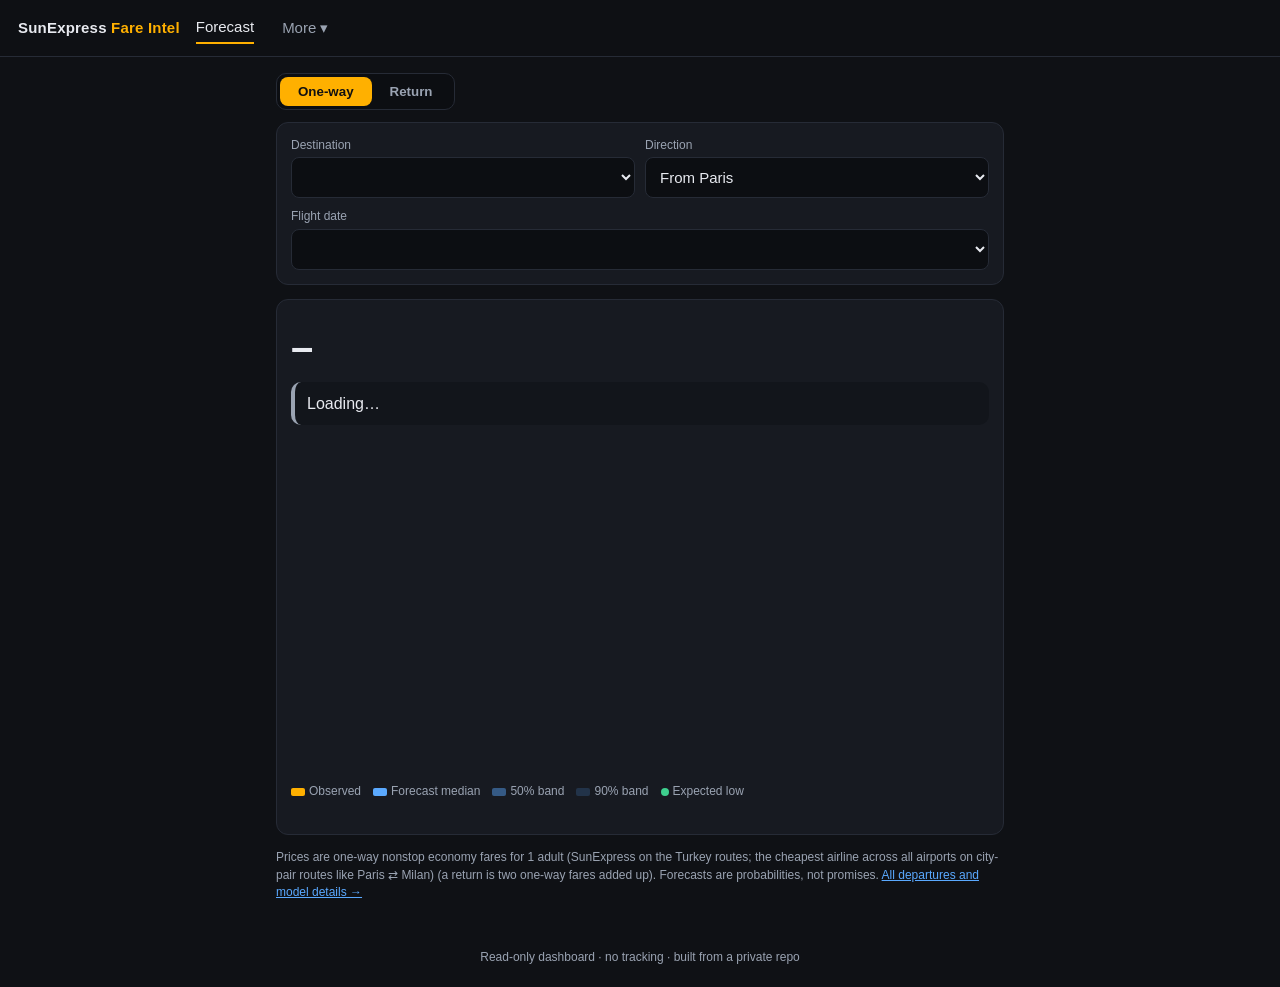
==== commit e3e4584f: "data refresh 2026-11-26 12:46 CET" ====
--- a/index.html
+++ b/index.html
@@ -19,11 +19,11 @@
  <div class="stats" id="stats"></div>
  <div class="acc" id="acc"></div>
 </div>
-<p class="small muted">Prices are SunExpress one-way economy fares for 1 adult (a return is two one-way fares added up). Forecasts are probabilities, not promises. <a href="explorer.html" id="more">All departures and model details →</a></p>
+<p class="small muted">Prices are one-way nonstop economy fares for 1 adult (SunExpress on the Turkey routes; the cheapest airline across all airports on city-pair routes like Paris ⇄ Milan) (a return is two one-way fares added up). Forecasts are probabilities, not promises. <a href="explorer.html" id="more">All departures and model details →</a></p>
 </main><footer>Read-only dashboard · no tracking · built from a private repo</footer>
 <script>
 let DEP,META,FM,chart,mode='ow';const FC={},HI={};const $=id=>document.getElementById(id);
-const DESTS=['AYT','ADB','GZT','ASR'];
+let DESTS=['AYT','ADB','GZT','ASR'];
 const MON=['Jan','Feb','Mar','Apr','May','Jun','Jul','Aug','Sep','Oct','Nov','Dec'];const fmtD=s=>{const d=new Date(s+'T00:00:00Z');return d.getUTCDate()+' '+MON[d.getUTCMonth()];};
 const addDays=(s,n)=>{const d=new Date(s+'T00:00:00Z');d.setUTCDate(d.getUTCDate()+n);return d.toISOString().slice(0,10);};
 const dayDiff=(a,b)=>Math.round((Date.parse(b)-Date.parse(a))/864e5);
@@ -32,7 +32,7 @@
 const opt=d=>`${d.dow} ${fmtD(d.dep_date)} ${d.dep_date.slice(0,4)} · ${FI.eur(d.price)}`;
 (async()=>{
  const [d,m]=await Promise.all([FI.json('data/departures.json'),FI.json('data/forecast/meta.json')]);DEP=d.departures;META=d.meta;FM=m;FI.footer(META);
- $('dest').innerHTML=DESTS.map(x=>`<option value="${x}">${META.city[x]}</option>`).join('');
+ DESTS=PAIR.dests(META);$('dest').innerHTML=DESTS.map(x=>`<option value="${x}">${META.city[x]||x}</option>`).join('');
  const qs=new URLSearchParams(location.search);
  if(qs.get('dest'))$('dest').value=qs.get('dest');if(qs.get('dir'))$('dir').value=qs.get('dir');
  $('m-ow').onclick=()=>setMode('ow');$('m-rt').onclick=()=>setMode('rt');
@@ -71,7 +71,7 @@
   obs=(H.history[x.id]||[]).map(p=>[p[0],p[1]]);dep_date=x.dep_date;
   if(!f){$('vline').textContent='No forecast for this flight yet.';return;}
   p0=f.p0;fcRows=f.h.map((h,i)=>({d:addDays(today,h),q:f.q[i]}));st=f.low;code=f.v;line=f.line;
-  $('price').textContent=FI.eur(p0);$('sub').innerHTML=`${FI.routeName(x.route,META.city)} · ${x.dow} ${fmtD(x.dep_date)} · ${x.flight} ${x.dep_time||''}`;
+  $('price').textContent=FI.eur(p0);$('sub').innerHTML=`${FI.routeName(x.route,META.city)} · ${x.dow} ${fmtD(x.dep_date)} · ${x.via||(x.flight+' '+(x.dep_time||''))}`;
   history.replaceState(null,'','?'+new URLSearchParams({dest:$('dest').value,dir:$('dir').value,dep:x.id}));
  }else{
   const a=DEP.find(d=>d.id===$('out').value),b=DEP.find(d=>d.id===$('back').value);if(!a||!b)return;
@@ -85,7 +85,7 @@
   const paths=TRAJ.sample(legsQ,hs,FM.ZL,FM.beta,FM.rho_x,1500,7);
   const Q=TRAJ.quantiles(paths,FM.QL);p0=fa.p0+fb.p0;const dates=hs.map(h=>addDays(today,h));
   fcRows=hs.map((h,i)=>({d:dates[i],q:Q[i]}));st=TRAJ.lowest(p0,paths,dates);[code,line]=TRAJ.verdict(p0,st,Q.map(q=>q[3]));
-  $('price').textContent=FI.eur(p0);$('sub').innerHTML=`${META.city.CDG} ⇄ ${META.city[$('dest').value]} · ${fmtD(a.dep_date)} → ${fmtD(b.dep_date)} · ${dayDiff(a.dep_date,b.dep_date)} nights · ${FI.eur(fa.p0)} + ${FI.eur(fb.p0)}`;
+  $('price').textContent=FI.eur(p0);$('sub').innerHTML=`${PAIR.home(META,$('dest').value)} ⇄ ${META.city[$('dest').value]} · ${fmtD(a.dep_date)} → ${fmtD(b.dep_date)} · ${dayDiff(a.dep_date,b.dep_date)} nights · ${FI.eur(fa.p0)} + ${FI.eur(fb.p0)}`;
   history.replaceState(null,'','?'+new URLSearchParams({mode:'return',dest:$('dest').value,out:a.id,back:b.id}));
  }
  $('vline').className='vline '+code;$('vline').textContent=line;
